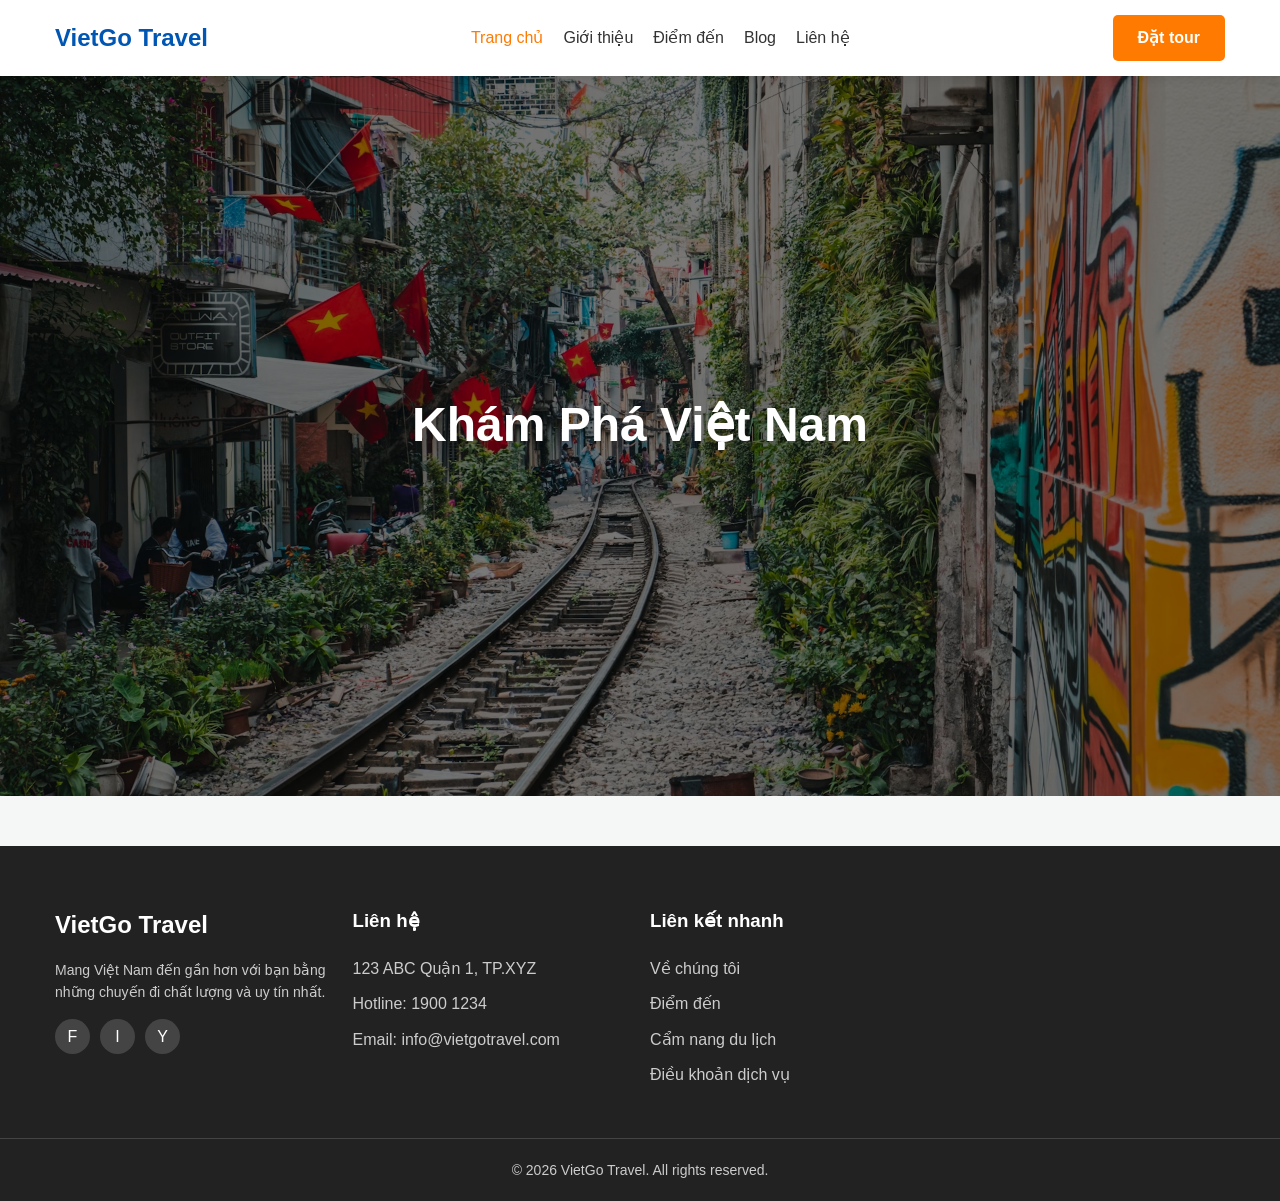
==== about.html @ 33acfa96 "khung" ====
<!DOCTYPE html>
<html lang="en">

<head>
    <meta charset="UTF-8">
    <meta name="viewport" content="width=device-width, initial-scale=1.0">
    <title>about</title>
    <link rel="stylesheet" href="css/app.css" />
    <link rel="stylesheet" href="css/index.css" />
</head>

<body>
    <header class="header">
        <div class="container">
            <a href="index.html" class="logo">VietGo Travel</a>
            <nav class="nav">
                <a href="index.html" class="active">Trang chủ</a>
                <a href="about.html">Giới thiệu</a>
                <a href="destinations.html">Điểm đến</a>
                <a href="blog.html">Blog</a>
                <a href="contact.html">Liên hệ</a>
            </nav>
            <a href="#" class="btn btn-primary">Đặt tour</a>
        </div>
    </header>
    <section class="banner">
        <div class="container content">
            <h1>Khám Phá Việt Nam</h1>

        </div>

    </section>
    <footer class="footer">
        <div class="container grid-4">
            <div>
                <a href="#" class="logo" style="color: white;">VietGo Travel</a>
                <p style="margin-top: 15px; font-size: 14px;">Mang Việt Nam đến gần hơn với bạn bằng những chuyến đi
                    chất lượng và uy tín nhất.</p>
                <div class="social-links">
                    <a href="#">F</a> <a href="#">I</a> <a href="#">Y</a>
                </div>
            </div>
            <div>
                <h3>Liên hệ</h3>
                <ul>
                    <li>123 ABC Quận 1, TP.XYZ</li>
                    <li>Hotline: 1900 1234</li>
                    <li>Email: info@vietgotravel.com</li>
                </ul>
            </div>
            <div>
                <h3>Liên kết nhanh</h3>
                <ul>
                    <li><a href="about.html">Về chúng tôi</a></li>
                    <li><a href="destinations.html">Điểm đến</a></li>
                    <li><a href="blog.html">Cẩm nang du lịch</a></li>
                    <li><a href="#">Điều khoản dịch vụ</a></li>
                </ul>
            </div>

        </div>
        <div class="copyright">
            <p>&copy; 2026 VietGo Travel. All rights reserved.</p>
        </div>
    </footer>
</body>

</html>
---- css/app.css ----
/* common.css - Cấu hình chung và layout toàn cục */
* {
    margin: 0;
    padding: 0;
    box-sizing: border-box;
    font-family: Arial, Helvetica, sans-serif;
}

:root {
    --primary-color: #0056b3;
    --accent-color: #ff7a00;
    --text-color: #333;
    --text-light: #666;
    --bg-light: #f4f7f6;
    --white: #ffffff;
}

body {
    line-height: 1.6;
    color: var(--text-color);
    background-color: var(--bg-light);
}

a {
    text-decoration: none;
    color: inherit;
    transition: 0.3s;
}

ul {
    list-style: none;
}

img {
    max-width: 100%;
    display: block;
}

.container {
    max-width: 1200px;
    margin: 0 auto;
    padding: 0 15px;
}

.text-center {
    text-align: center;
}

.section-title {
    font-size: 32px;
    color: var(--primary-color);
    margin-bottom: 10px;
    text-align: center;
}

.section-desc {
    text-align: center;
    color: var(--text-light);
    margin-bottom: 40px;
}

.btn {
    display: inline-block;
    padding: 10px 25px;
    border-radius: 5px;
    cursor: pointer;
    border: none;
    font-weight: bold;
    transition: 0.3s;
}

.btn-primary {
    background-color: var(--accent-color);
    color: var(--white);
}

.btn-primary:hover {
    background-color: #e66a00;
}

.btn-outline {
    border: 1px solid var(--primary-color);
    color: var(--primary-color);
    background: transparent;
}

.btn-outline:hover {
    background: var(--primary-color);
    color: var(--white);
}

/* Header */
.header {
    background: var(--white);
    box-shadow: 0 2px 10px rgba(0, 0, 0, 0.1);
    position: sticky;
    top: 0;
    z-index: 100;
    padding: 15px 0;
}

.header .container {
    display: flex;
    justify-content: space-between;
    align-items: center;
}

.logo {
    font-size: 24px;
    font-weight: bold;
    color: var(--primary-color);
}

.nav {
    display: flex;
    gap: 20px;
}

.nav a {
    font-weight: 500;
}

.nav a:hover,
.nav a.active {
    color: var(--accent-color);
}

/* Banners (Trang con) */
.page-banner {
    height: 300px;
    background-size: cover;
    background-position: center;
    position: relative;
    display: flex;
    align-items: center;
    justify-content: center;
    text-align: center;
    color: var(--white);
}

.page-banner::before {
    content: '';
    position: absolute;
    inset: 0;
    background: rgba(0, 0, 0, 0.5);
}

.page-banner-content {
    position: relative;
    z-index: 1;
}

.page-banner-content h1 {
    font-size: 40px;
}

/* Grid Layouts & Utils */
.grid-3 {
    display: grid;
    grid-template-columns: repeat(3, 1fr);
    gap: 30px;
}

.grid-4 {
    display: grid;
    grid-template-columns: repeat(4, 1fr);
    gap: 20px;
}

.grid-2 {
    display: grid;
    grid-template-columns: 1fr 1fr;
    gap: 40px;
}

.py-5 {
    padding: 60px 0;
}

.bg-white {
    background: var(--white);
}

.bg-light {
    background: var(--bg-light);
}

/* Cards */
.card {
    background: var(--white);
    border-radius: 8px;
    overflow: hidden;
    box-shadow: 0 5px 15px rgba(0, 0, 0, 0.05);
    transition: 0.3s;
    position: relative;
}

.card:hover {
    transform: translateY(-5px);
    box-shadow: 0 8px 20px rgba(0, 0, 0, 0.1);
}

.card-img {
    height: 200px;
    overflow: hidden;
    position: relative;
}

.card-img img {
    width: 100%;
    height: 100%;
    object-fit: cover;
}

.card-badge {
    position: absolute;
    top: 10px;
    left: 10px;
    background: var(--accent-color);
    color: var(--white);
    padding: 4px 10px;
    font-size: 12px;
    border-radius: 4px;
    font-weight: bold;
    z-index: 2;
}

.card-body {
    padding: 20px;
}

.card-title {
    font-size: 18px;
    margin-bottom: 10px;
    color: var(--primary-color);
}

.card-text {
    font-size: 14px;
    color: var(--text-light);
    margin-bottom: 15px;
}

.card-footer {
    display: flex;
    justify-content: space-between;
    align-items: center;
    border-top: 1px solid #eee;
    padding-top: 15px;
}

.price {
    font-weight: bold;
    color: var(--accent-color);
    font-size: 18px;
}

/* Dùng chung cho Destinations & Blog */
.pagination {
    display: flex;
    justify-content: center;
    gap: 10px;
    margin-top: 40px;
}

.pagination a {
    padding: 8px 15px;
    background: var(--white);
    border: 1px solid #ddd;
    border-radius: 4px;
}

.pagination a.active,
.pagination a:hover {
    background: var(--primary-color);
    color: var(--white);
}

.category-bar {
    display: flex;
    gap: 15px;
    margin-bottom: 30px;
    justify-content: center;
}

.category-bar a {
    padding: 8px 20px;
    background: var(--white);
    border-radius: 20px;
    font-size: 14px;
    border: 1px solid #ddd;
}

.category-bar a.active,
.category-bar a:hover {
    background: var(--primary-color);
    color: var(--white);
    border-color: var(--primary-color);
}

/* Footer */
.footer {
    background: #222;
    color: #ccc;
    padding: 60px 0 20px;
    margin-top: 50px;
}

.footer .grid-4 h3 {
    color: var(--white);
    margin-bottom: 20px;
}

.footer ul li {
    margin-bottom: 10px;
}

.footer ul li a:hover {
    color: var(--accent-color);
}

.social-links {
    display: flex;
    gap: 10px;
    margin-top: 15px;
}

.social-links a {
    display: inline-block;
    width: 35px;
    height: 35px;
    background: #444;
    border-radius: 50%;
    text-align: center;
    line-height: 35px;
    color: var(--white);
}

.social-links a:hover {
    background: var(--accent-color);
}

.copyright {
    text-align: center;
    padding-top: 20px;
    border-top: 1px solid #444;
    margin-top: 40px;
    font-size: 14px;
}
---- css/index.css ----
/* home.css - Dành riêng cho trang chủ */
.banner {
    height: 80vh;
    background: url('/imgs/banner.avif') center/cover;
    position: relative;
    display: flex;
    align-items: center;
    justify-content: center;
    text-align: center;
    color: var(--white);
}

.banner::before {
    content: '';
    position: absolute;
    inset: 0;
    background: rgba(0, 0, 0, 0.5);
}

.content {
    position: relative;
    z-index: 1;
    max-width: 800px;
}

.content h1 {
    font-size: 48px;
    margin-bottom: 20px;
}

.content p {
    font-size: 20px;
    margin-bottom: 30px;
}

/* Search Box */
.search-box {
    background: var(--white);
    padding: 10px;
    border-radius: 8px;
    display: flex;
    gap: 10px;
}

.search-box input {
    flex: 1;
    padding: 12px;
    border: 1px solid #ddd;
    border-radius: 4px;
    outline: none;
}

.search-box button {
    padding: 12px 30px;
}
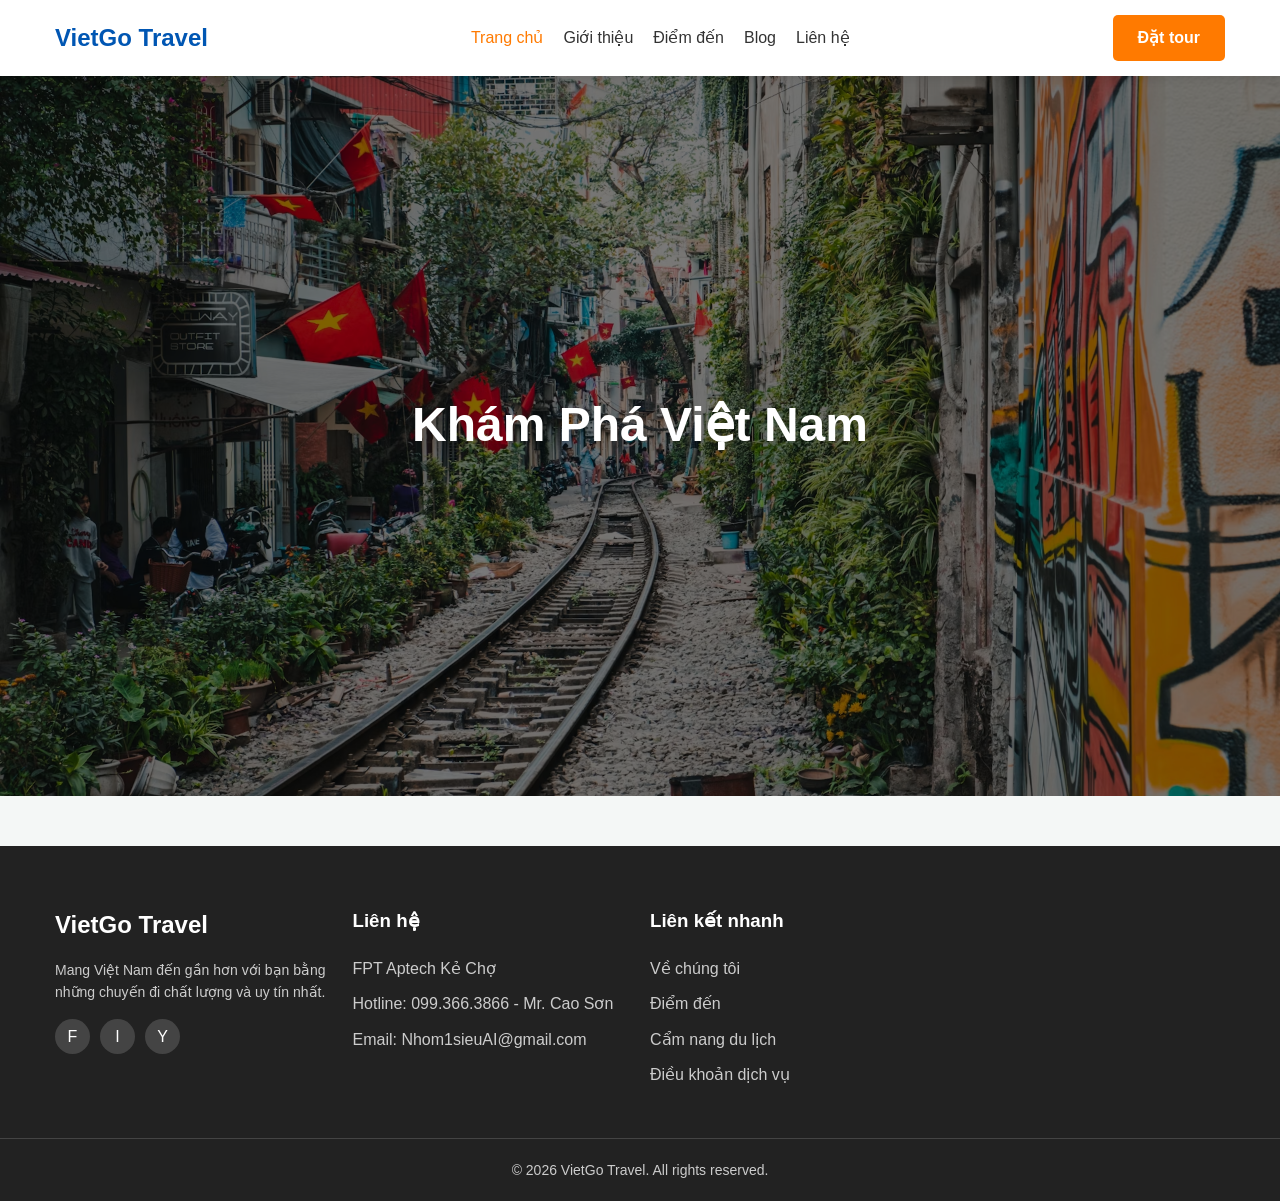
==== commit 83f1830b: "Son commit 2" ====
--- a/about.html
+++ b/about.html
@@ -43,9 +43,9 @@
             <div>
                 <h3>Liên hệ</h3>
                 <ul>
-                    <li>123 ABC Quận 1, TP.XYZ</li>
-                    <li>Hotline: 1900 1234</li>
-                    <li>Email: info@vietgotravel.com</li>
+                    <li>FPT Aptech Kẻ Chợ</li>
+                    <li>Hotline: 099.366.3866 - Mr. Cao Sơn</li>
+                    <li>Email: Nhom1sieuAI@gmail.com</li>
                 </ul>
             </div>
             <div>
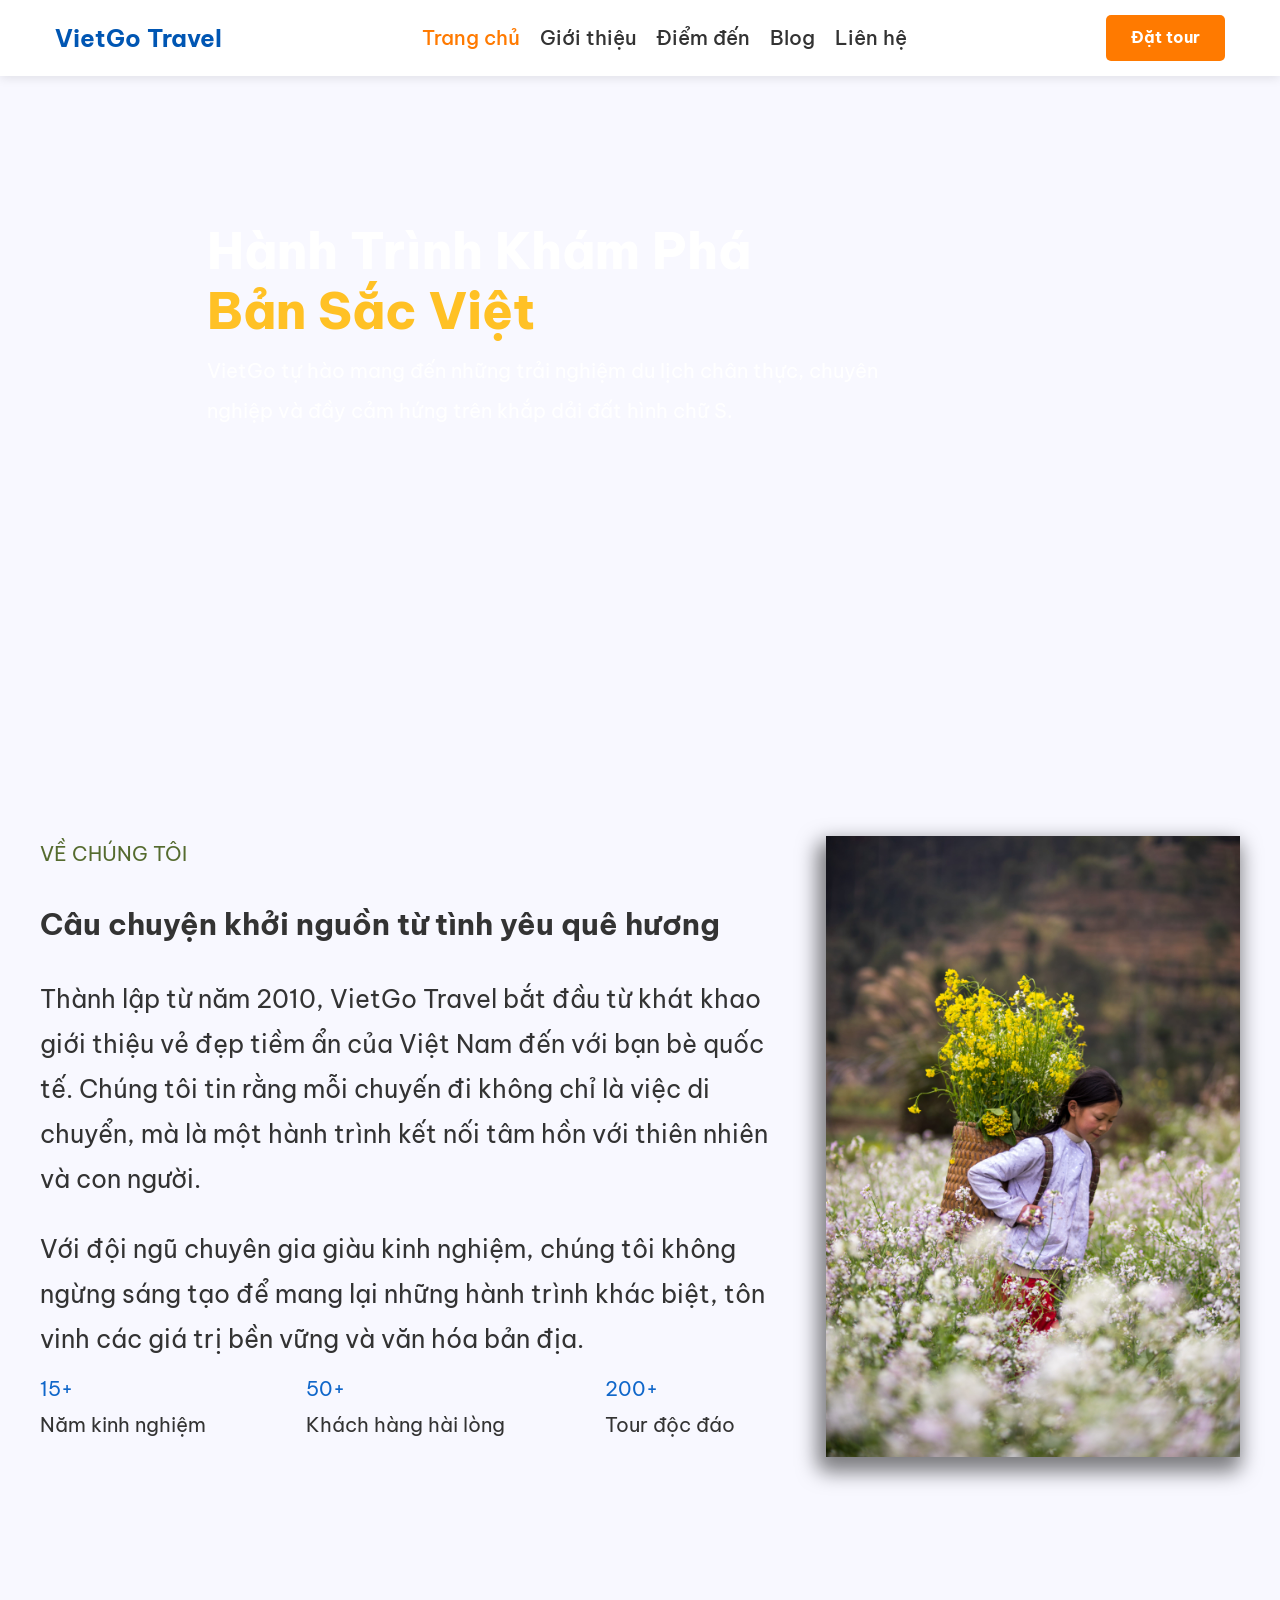
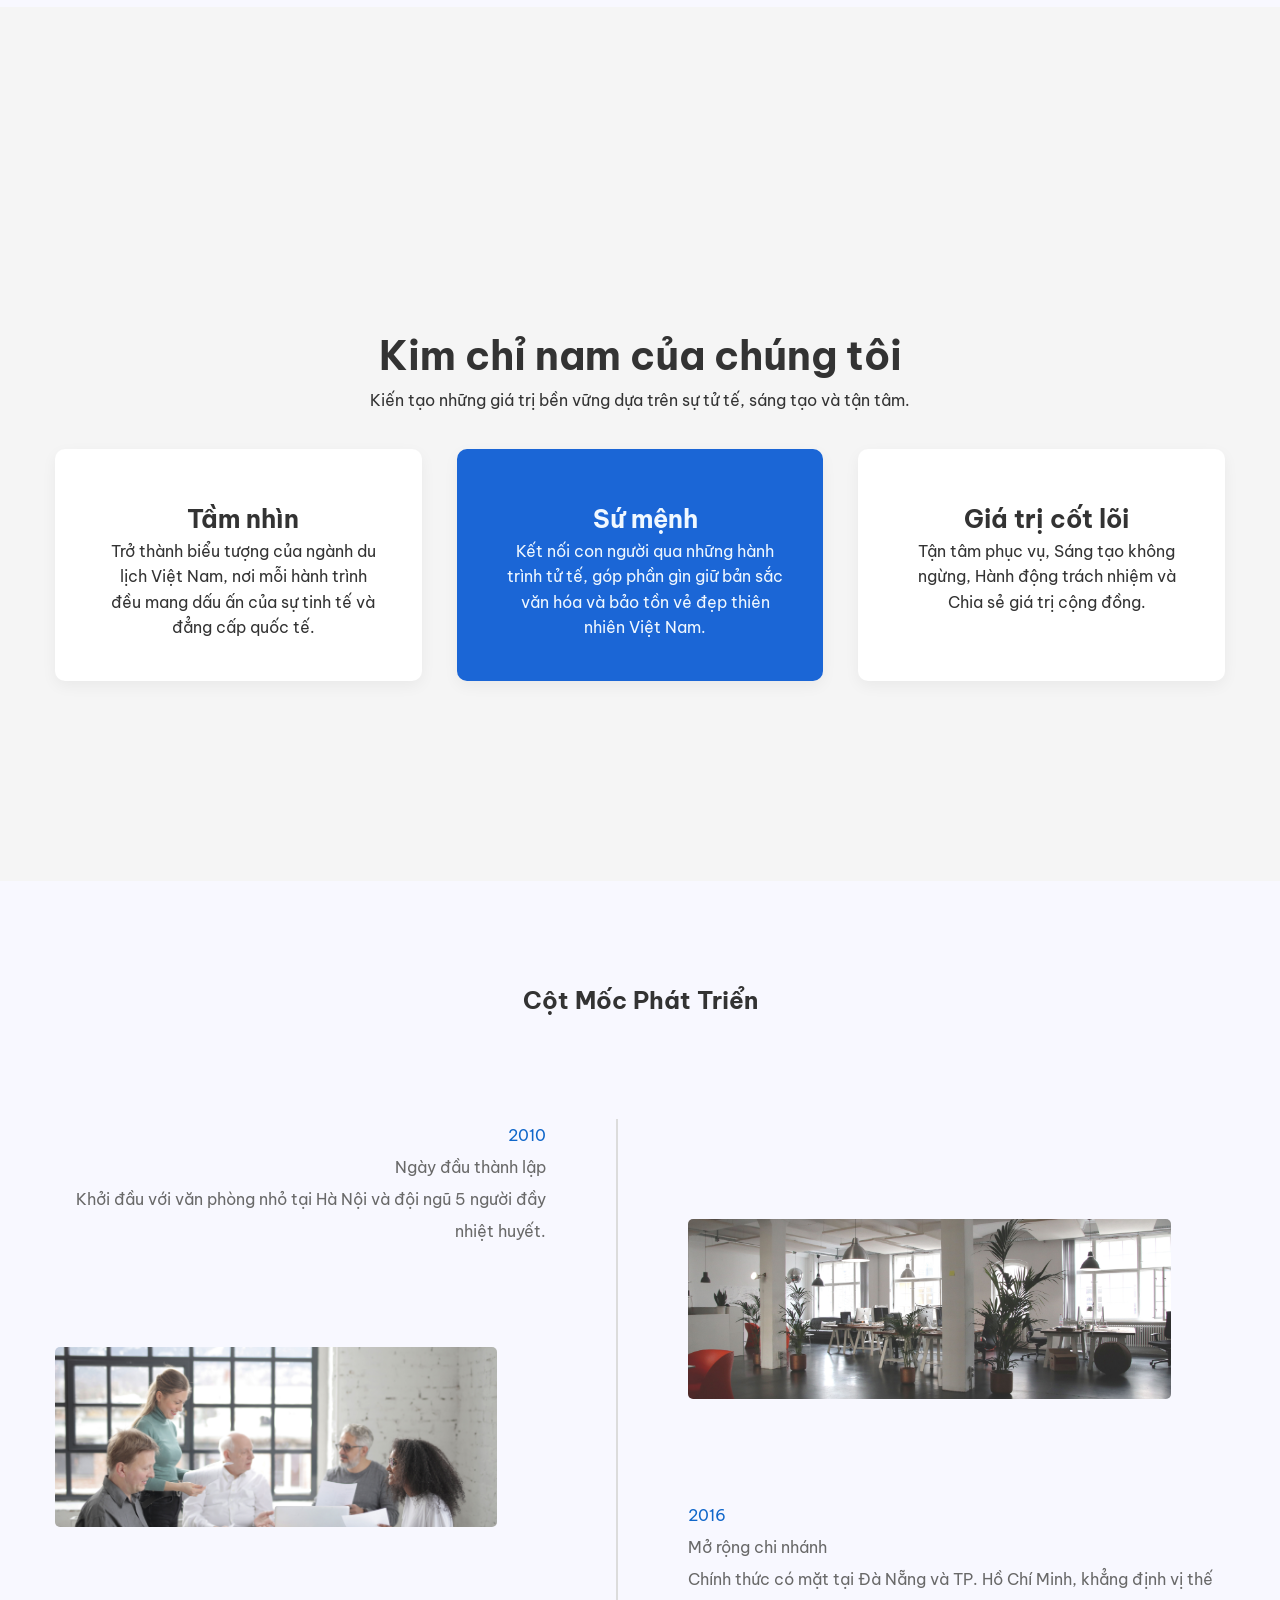
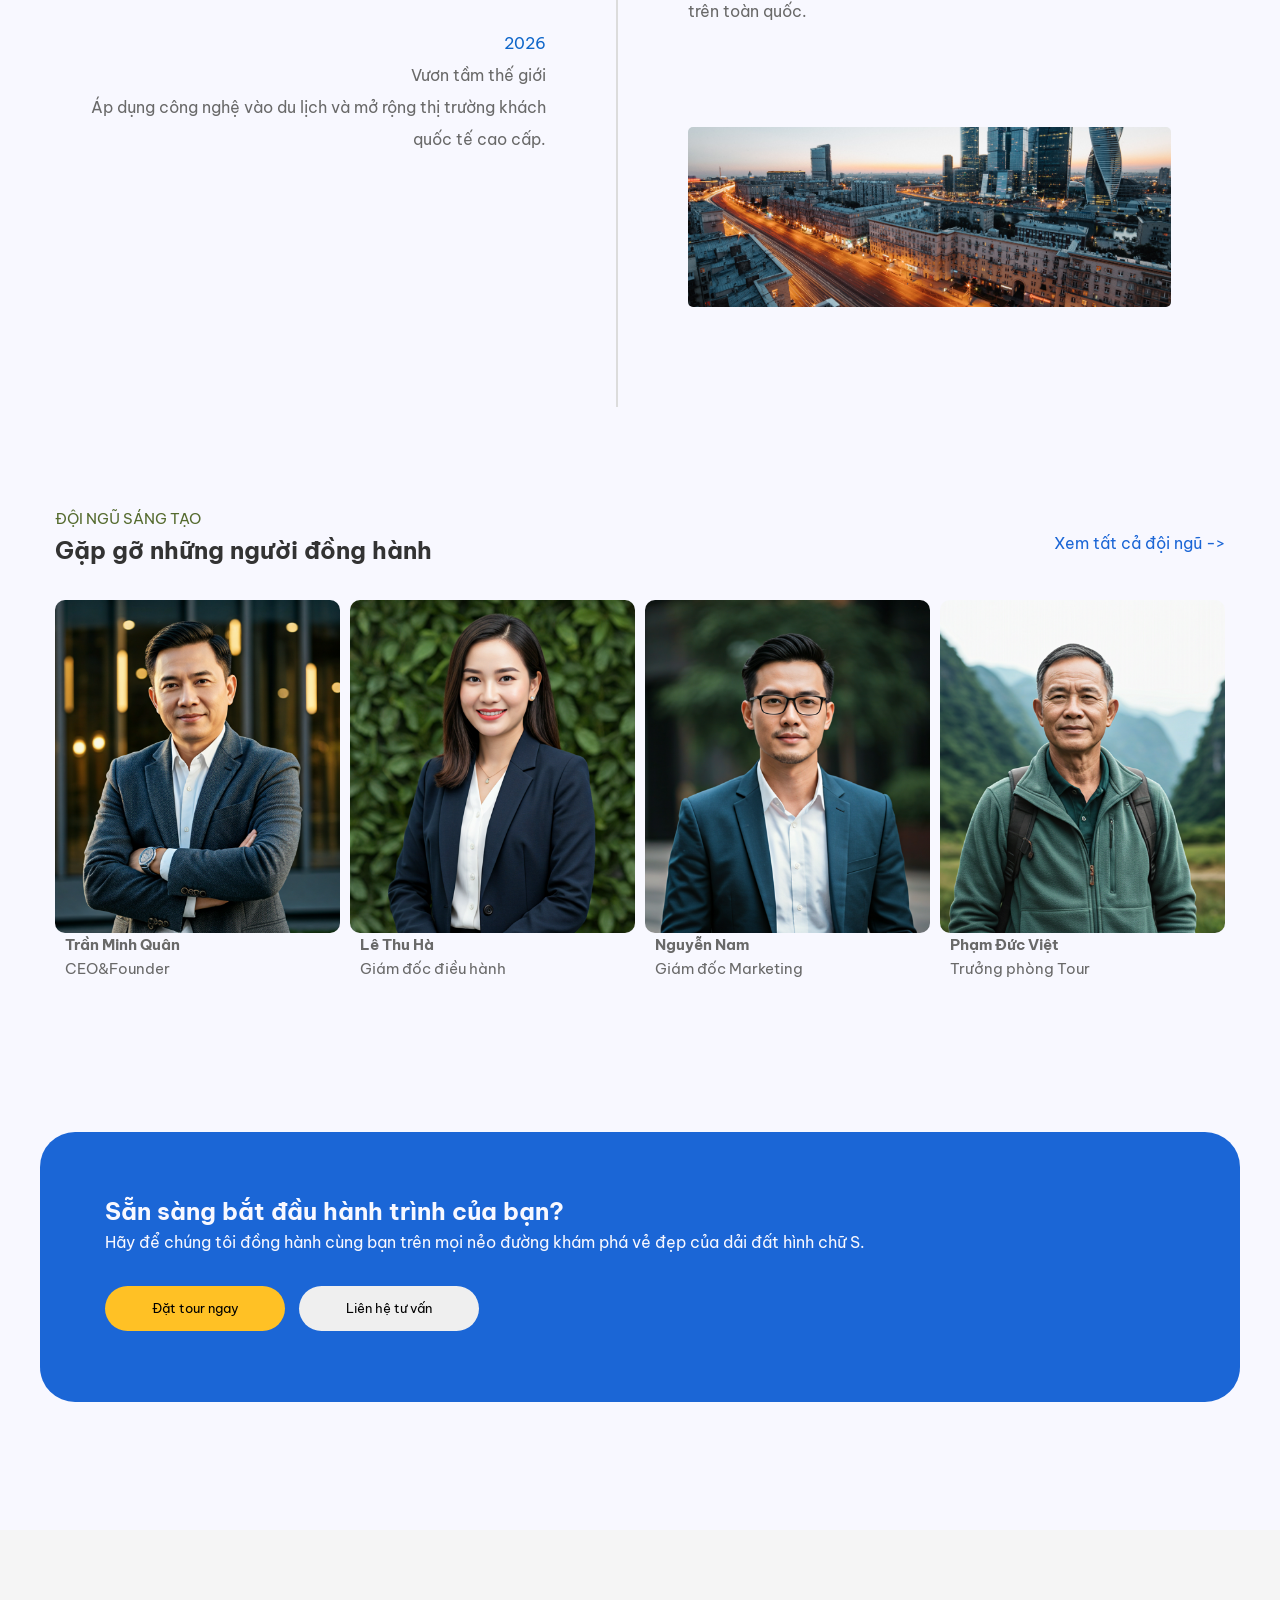
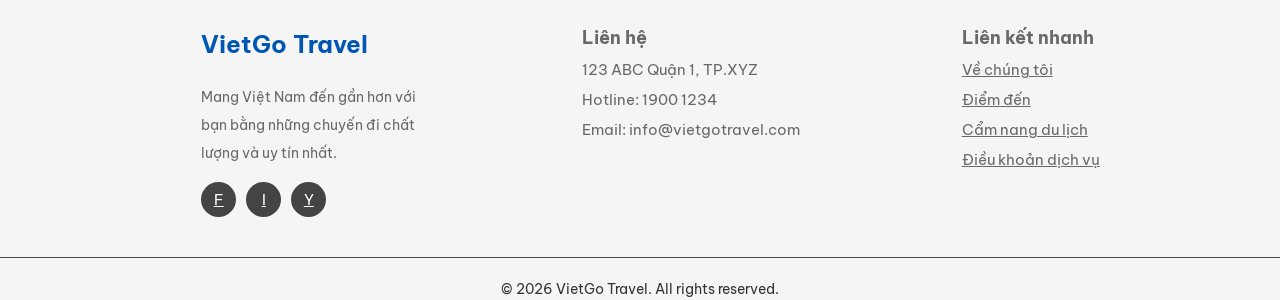
==== commit e601ae72: "update_about" ====
--- a/about.html
+++ b/about.html
@@ -5,8 +5,9 @@
     <meta charset="UTF-8">
     <meta name="viewport" content="width=device-width, initial-scale=1.0">
     <title>about</title>
+    <link href="https://fonts.googleapis.com/css2?family=Be+Vietnam+Pro:wght@400;700&display=swap" rel="stylesheet">
     <link rel="stylesheet" href="css/app.css" />
-    <link rel="stylesheet" href="css/index.css" />
+    <link rel="stylesheet" href="./css/about.css">
 </head>
 
 <body>
@@ -25,13 +26,175 @@
     </header>
     <section class="banner">
         <div class="container content">
-            <h1>Khám Phá Việt Nam</h1>
-
-        </div>
-
+            <h1>Hành Trình Khám Phá</h1>
+            <h1 style="color: #FFC125;">Bản Sắc Việt</h1>
+            <p>VietGo tự hào mang đến những trải nghiệm du lịch chân thực, chuyên nghiệp và đầy cảm hứng trên khắp dải đất hình chữ S.</p>
+        </div>
     </section>
-    <footer class="footer">
-        <div class="container grid-4">
+<section>
+<div class="container" style="padding:150px 0px 150px;">
+    <div class="Introduce">
+    <div class="about-us">
+        <p style="color: darkolivegreen;font-size: 20px;">VỀ CHÚNG TÔI</p>
+        <br>
+        <p style="font-size: 30px;"><strong>Câu chuyện khởi nguồn từ tình yêu quê hương</strong></p>
+        <br>
+        <p style="font-size: 25px;">Thành lập từ năm 2010, VietGo Travel bắt đầu từ khát khao giới thiệu vẻ đẹp tiềm ẩn của Việt Nam đến với bạn bè quốc tế. Chúng tôi tin rằng mỗi chuyến đi không chỉ là việc di chuyển, mà là một hành trình kết nối tâm hồn với thiên nhiên và con người.</p><br>
+        <p style="font-size: 25px;">Với đội ngũ chuyên gia giàu kinh nghiệm, chúng tôi không ngừng sáng tạo để mang lại những hành trình khác biệt, tôn vinh các giá trị bền vững và văn hóa bản địa.</p>
+        <div class="parameter">
+            <div class="parameter-1">
+                <p class="pr">15+</p>
+                <p>Năm kinh nghiệm</p>
+            </div>
+            <div class="parameter-2">
+                <p class="pr">50+</p>
+                <p>Khách hàng hài lòng</p>
+            </div>
+            <div class="parameter-3">
+                <p class="pr">200+</p>
+                <p>Tour độc đáo</p>
+            </div>
+        </div>
+    </div>
+
+    <div class="img-us">
+        <img src="./imgs/intro.jpg" alt="">
+    </div>
+</div>
+</div>
+</section>
+<section style="background-color: #F5F5F5;padding:200px 0px 200px;">
+    <div class="container">
+        <div class="core">
+            <h2 style="text-align: center;font-size: 40px;">Kim chỉ nam của chúng tôi</h2>
+            <p style="text-align: center;">Kiến tạo những giá trị bền vững dựa trên sự tử tế, sáng tạo và tận tâm.</p>
+            <div class="core-content">
+            <div class="card">
+                <div class="card-body">
+                    <h5>Tầm nhìn</h5>
+                    <p>Trở thành biểu tượng của ngành du lịch Việt Nam, nơi mỗi hành trình đều mang dấu ấn của sự tinh tế và đẳng cấp quốc tế.</p>
+                </div>
+            </div>
+            <div class="card" style="background-color: #1b66d6;color: aliceblue;">
+                <div class="card-body" >
+                    <h5>Sứ mệnh </h5>
+                    <p>Kết nối con người qua những hành trình tử tế, góp phần gìn giữ bản sắc văn hóa và bảo tồn vẻ đẹp thiên nhiên Việt Nam.</p>
+                </div>
+            </div>
+            <div class="card">
+                <div class="card-body">
+                    <h5>Giá trị cốt lõi</h5>
+                    <p>Tận tâm phục vụ, Sáng tạo không ngừng, Hành động trách nhiệm và Chia sẻ giá trị cộng đồng.</p>
+                </div>
+            </div>
+        </div>
+        </div>
+    </div>
+</section>
+<section>
+    <div class="container">
+        <div class="landmark">
+            <h1 style="text-align: center;">Cột Mốc Phát Triển</h1>
+            <div class="landmark-content">
+                <div class="landmark-item1">
+                    <div class="p-content">
+                    <p class="pr">2010</p>
+                    <p>Ngày đầu thành lập</p>
+                    <p>Khởi đầu với văn phòng nhỏ tại Hà Nội và đội ngũ 5 người đầy nhiệt huyết.</p>
+                    </div>
+                    <div class="p-img">
+                        <img src="./imgs/first_ets.jpg" alt="">
+                    </div>
+                    <div class="p-content">
+                    <p class="pr">2026</p>
+                    <p>Vươn tầm thế giới</p>
+                    <p>Áp dụng công nghệ vào du lịch và mở rộng thị trường khách quốc tế cao cấp.</p>
+                    </div>
+                </div>
+                <div style="border: 1px solid #DCDCDC;"></div>
+               <div class="landmark-item">
+                <div class="r-img">
+                        <img  src="./imgs/pic_left.jpg" alt="">
+                    </div>
+                    <div class="p-content">
+                    <p class="pr">2016</p>
+                    <p>Mở rộng chi nhánh</p>
+                     <p>Chính thức có mặt tại Đà Nẵng và TP. Hồ Chí Minh, khẳng định vị thế trên toàn quốc.</p>
+                    </div>
+                    <div class="r-img">
+                        <img src="./imgs/pic_right.jpg" alt="">
+                    </div>
+               </div>
+            </div>
+        </div>
+    </div>
+</section>
+
+<section>
+    <div class="container">
+    <p style="color: darkolivegreen;font-size: 15px;">ĐỘI NGŨ SÁNG TẠO</p>
+    <div class="line-1">
+         <h1>Gặp gỡ những người đồng hành</h1>
+         <p style="color: #1b66d6;">Xem tất cả đội ngũ -></p>
+    </div>
+       
+        <div class="team">          
+                <div class="member">
+                    <img src="./imgs/pr-1.png" alt="">
+                   <p><strong>Trần Minh Quân</strong></p>
+                    <p>CEO&Founder</p>
+                </div>
+                <div class="member">
+                    <img src="./imgs/pr-2.png" alt="">
+                  <p> <strong>Lê Thu Hà</strong></p>
+                    <p>Giám đốc điều hành</p>
+                </div>
+                <div class="member">
+                    <img src="./imgs/pr-3.png" alt="">
+                    <p> <strong>Nguyễn Nam</strong></p>
+                    <p>Giám đốc Marketing</p>
+                </div>
+                <div class="member">
+                    <img src="./imgs/pr-4.png" alt="">
+                    <p> <strong>Phạm Đức Việt</strong></p>
+                    <p>Trưởng phòng Tour</p>
+                </div>
+        </div>
+    </div>
+</section>
+
+<section>
+    <div class="container form">
+        <div class="ready-form">
+            <div class="ready-content">
+                <h1>Sẵn sàng bắt đầu hành trình của bạn?</h1>
+                <p>Hãy để chúng tôi đồng hành cùng bạn trên mọi nẻo đường khám phá vẻ đẹp của dải đất hình chữ S.</p>
+                <div class="confirm"> 
+                    <button style="background-color: #FFC125;">Đặt tour ngay</button>
+                    <button>Liên hệ tư vấn</button>
+                </div>
+            </div>
+        </div>
+    </div>
+</section>
+
+
+
+
+
+
+
+
+
+
+
+
+
+
+
+
+    <!-- <footer class="footer">
+        <div class="container grid-4 ">
             <div>
                 <a href="#" class="logo" style="color: white;">VietGo Travel</a>
                 <p style="margin-top: 15px; font-size: 14px;">Mang Việt Nam đến gần hơn với bạn bằng những chuyến đi
@@ -43,9 +206,9 @@
             <div>
                 <h3>Liên hệ</h3>
                 <ul>
-                    <li>FPT Aptech Kẻ Chợ</li>
-                    <li>Hotline: 099.366.3866 - Mr. Cao Sơn</li>
-                    <li>Email: Nhom1sieuAI@gmail.com</li>
+                    <li>123 ABC Quận 1, TP.XYZ</li>
+                    <li>Hotline: 1900 1234</li>
+                    <li>Email: info@vietgotravel.com</li>
                 </ul>
             </div>
             <div>
@@ -57,11 +220,45 @@
                     <li><a href="#">Điều khoản dịch vụ</a></li>
                 </ul>
             </div>
-
         </div>
         <div class="copyright">
             <p>&copy; 2026 VietGo Travel. All rights reserved.</p>
         </div>
+    </footer> -->
+    <footer>
+        <div class="container">
+            <div class="footer-content">
+                <div class="footer-item">
+                <p href="#" class="logo" style="color: var(--primary-color);">VietGo Travel</p>
+                <p style="margin-top: 15px; font-size: 14px;">Mang Việt Nam đến gần hơn với bạn bằng những chuyến đi
+                    chất lượng và uy tín nhất.</p>
+                <div class="social-links">
+                    <a href="#">F</a> <a href="#">I</a> <a href="#">Y</a>
+                </div>
+                </div>
+                <div class="footer-item">
+                <h3>Liên hệ</h3>
+                <ul>
+                    <li>123 ABC Quận 1, TP.XYZ</li>
+                    <li>Hotline: 1900 1234</li>
+                    <li>Email: info@vietgotravel.com</li>
+                </ul>
+                </div>
+                <div class="footer-item">
+                    <h3>Liên kết nhanh</h3>
+                <ul>
+                    <li><a href="about.html">Về chúng tôi</a></li>
+                    <li><a href="destinations.html">Điểm đến</a></li>
+                    <li><a href="blog.html">Cẩm nang du lịch</a></li>
+                    <li><a href="#">Điều khoản dịch vụ</a></li>
+                </ul>
+                </div>
+                
+            </div>
+        </div>
+         <div class="copyright">
+            <p>&copy; 2026 VietGo Travel. All rights reserved.</p>
+        </div>
     </footer>
 </body>
 
--- a/css/app.css
+++ b/css/app.css
@@ -118,6 +118,7 @@
 
 .nav a {
     font-weight: 500;
+    font-size: 20px;
 }
 
 .nav a:hover,
--- a/css/about.css
+++ b/css/about.css
@@ -0,0 +1,204 @@
+/* home.css - Dành riêng cho trang chủ */
+*{
+    font-family: 'Be Vietnam Pro', sans-serif;
+   
+}
+
+body{
+     background-color: #F8F8FF;
+}
+.banner {
+    height: 60vh;
+    background: url('/imgs/banner4.jpg') center/cover;
+    display: flex;
+    align-items: center;
+    color: white
+}
+
+.banner .content {
+    margin-left: 15%;  
+}
+.content {
+    /* z-index: 0; */
+    line-height: 40px;
+    width: 90%;
+}
+
+.content h1 {
+    font-size: 50px;
+    margin-bottom: 20px;
+    font-weight: 800;
+   
+}
+
+.content p {
+    font-size: 20px;
+    margin-bottom: 30px;
+     width: 70%;
+}
+.Introduce{
+    display: flex;
+    margin-top: 70px;
+    gap: 40px;
+}
+.about-us{
+    width: 90%;
+}
+.img-us{
+    width: 50%;
+    border-radius: 5px;
+    box-shadow: -4px 10px 20px 5px rgba(0, 0, 0, 0.5);
+
+}
+.title{
+    font-weight: bold;
+
+}
+.Introduce p{
+    line-height: 1.8;
+}
+.parameter{
+    display: flex;
+    gap: 100px;
+    margin-top: 9px;
+}
+.pr{
+    color: rgb(16, 103, 202);
+
+}
+.parameter p{
+  font-size: 20px;
+}
+.core{
+    margin-top: 10%;
+}
+.core-content{
+    display: flex;
+    gap: 3%;
+    margin-top: 3%;
+}
+.card-body h5{
+    text-align:center ;
+    
+}
+.card{
+    width:60%;
+    border-radius: 10px;
+    
+}
+.card-body h5{
+    font-size: 25px;
+}
+.card-body p{
+    text-align: center;
+
+}
+.card-body{
+    /* padding:80px 20px 80px 20px; */
+    margin: 30px 20px 20px 30px;
+}
+/* .core{
+    background-color: #F5F5F5;
+} */
+.landmark-content{
+    display: flex ;
+   padding: 100px 0px 100px 0px;
+}
+
+.landmark-item1{
+    text-align: right;
+    padding-right: 6%;
+}
+.landmark-item1 img{
+    width: 90%;
+    height: 20vh;
+    object-fit: cover;
+    border-radius: 5px;
+    margin: 100px 0px 100px 0px;
+}
+.landmark{
+    margin-top: 100px;
+}
+.landmark-item{
+   
+    padding-left: 6%;
+}
+.p-content{
+    line-height: 2;
+    /* font-size: 18px; */
+    color: #696969;
+}
+.r-img img{
+    width: 90%;
+    height: 20vh;
+    object-fit: cover;
+    border-radius: 5px;
+    margin: 100px 0px 100px 0px;
+}
+.team{
+    display: flex;
+    gap: 10px;
+    margin-top: 30px;
+}
+.member p{
+    text-align: left;
+    padding-left: 10px;
+    color: #696969;
+    font-size: 15px;
+}
+.member img{
+    border-radius: 10px;
+    height: 100%;
+    object-fit: cover;
+}
+.line-1{
+    display: flex;
+    justify-content: space-between;
+}
+.container.form{
+ background-color:#1b66d6;
+ height: 30vh;
+ border-radius: 35px;
+ width: 140vh;
+}
+.ready-form{
+    margin-top: 17%;  
+    
+}
+.ready-content{
+color:#F8F8FF;
+padding: 60px 0px 20px 50px;
+}
+.ready-content .confirm button{
+    border-radius: 50px;
+    height: 5vh;
+    width: 20vh;
+    border: none;
+    margin-right: 10px;
+    margin-top: 30px;
+}
+
+
+/* footer */
+footer{
+    margin-top: 10%;
+    background-color:#F5F5F5;
+    padding:90px 0px 0px 0px ;
+}
+.footer-content{
+    display: flex;
+    justify-content:space-evenly;
+  color: #696969;
+    font-size: 15px;
+    line-height: 2.0;
+}
+.footer-item{
+    width: 30%;
+    padding-left: 10%;
+}
+.footer-item a{
+    text-decoration: underline;
+}
+.copyright{
+
+}
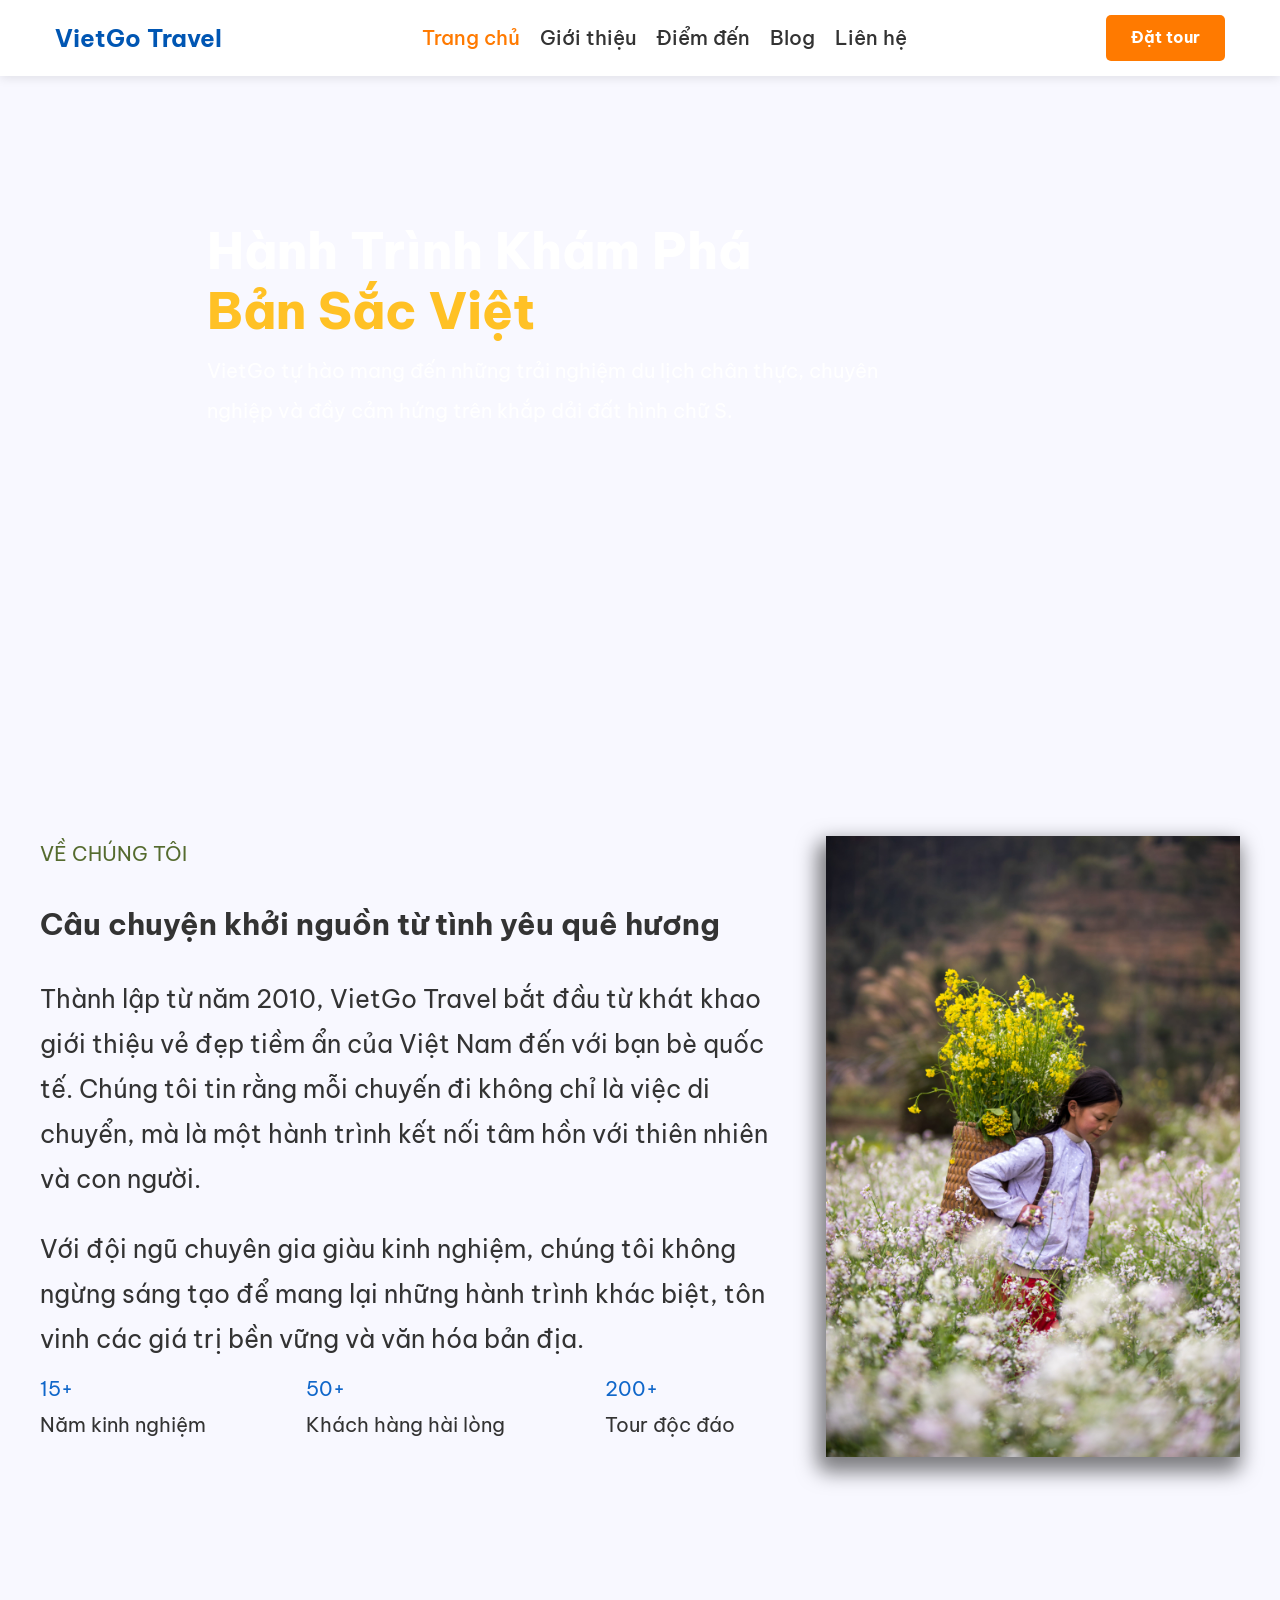
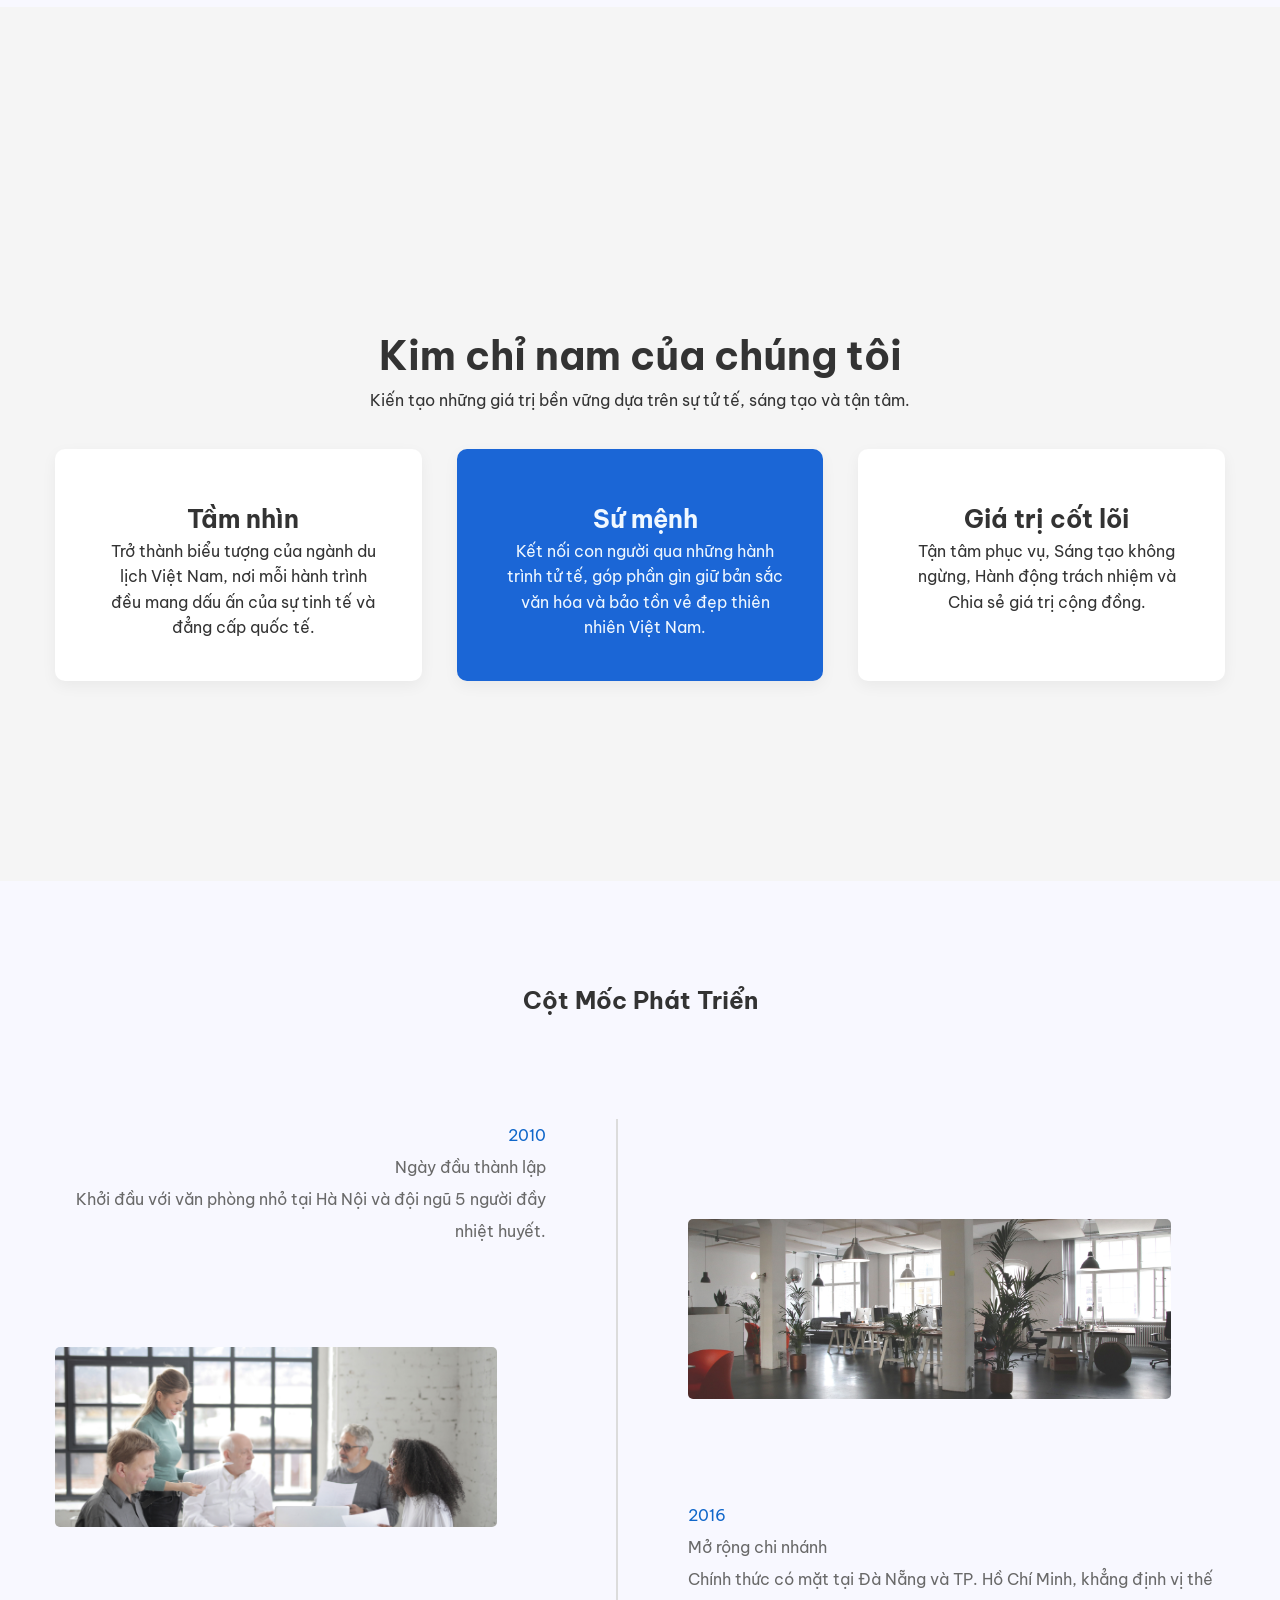
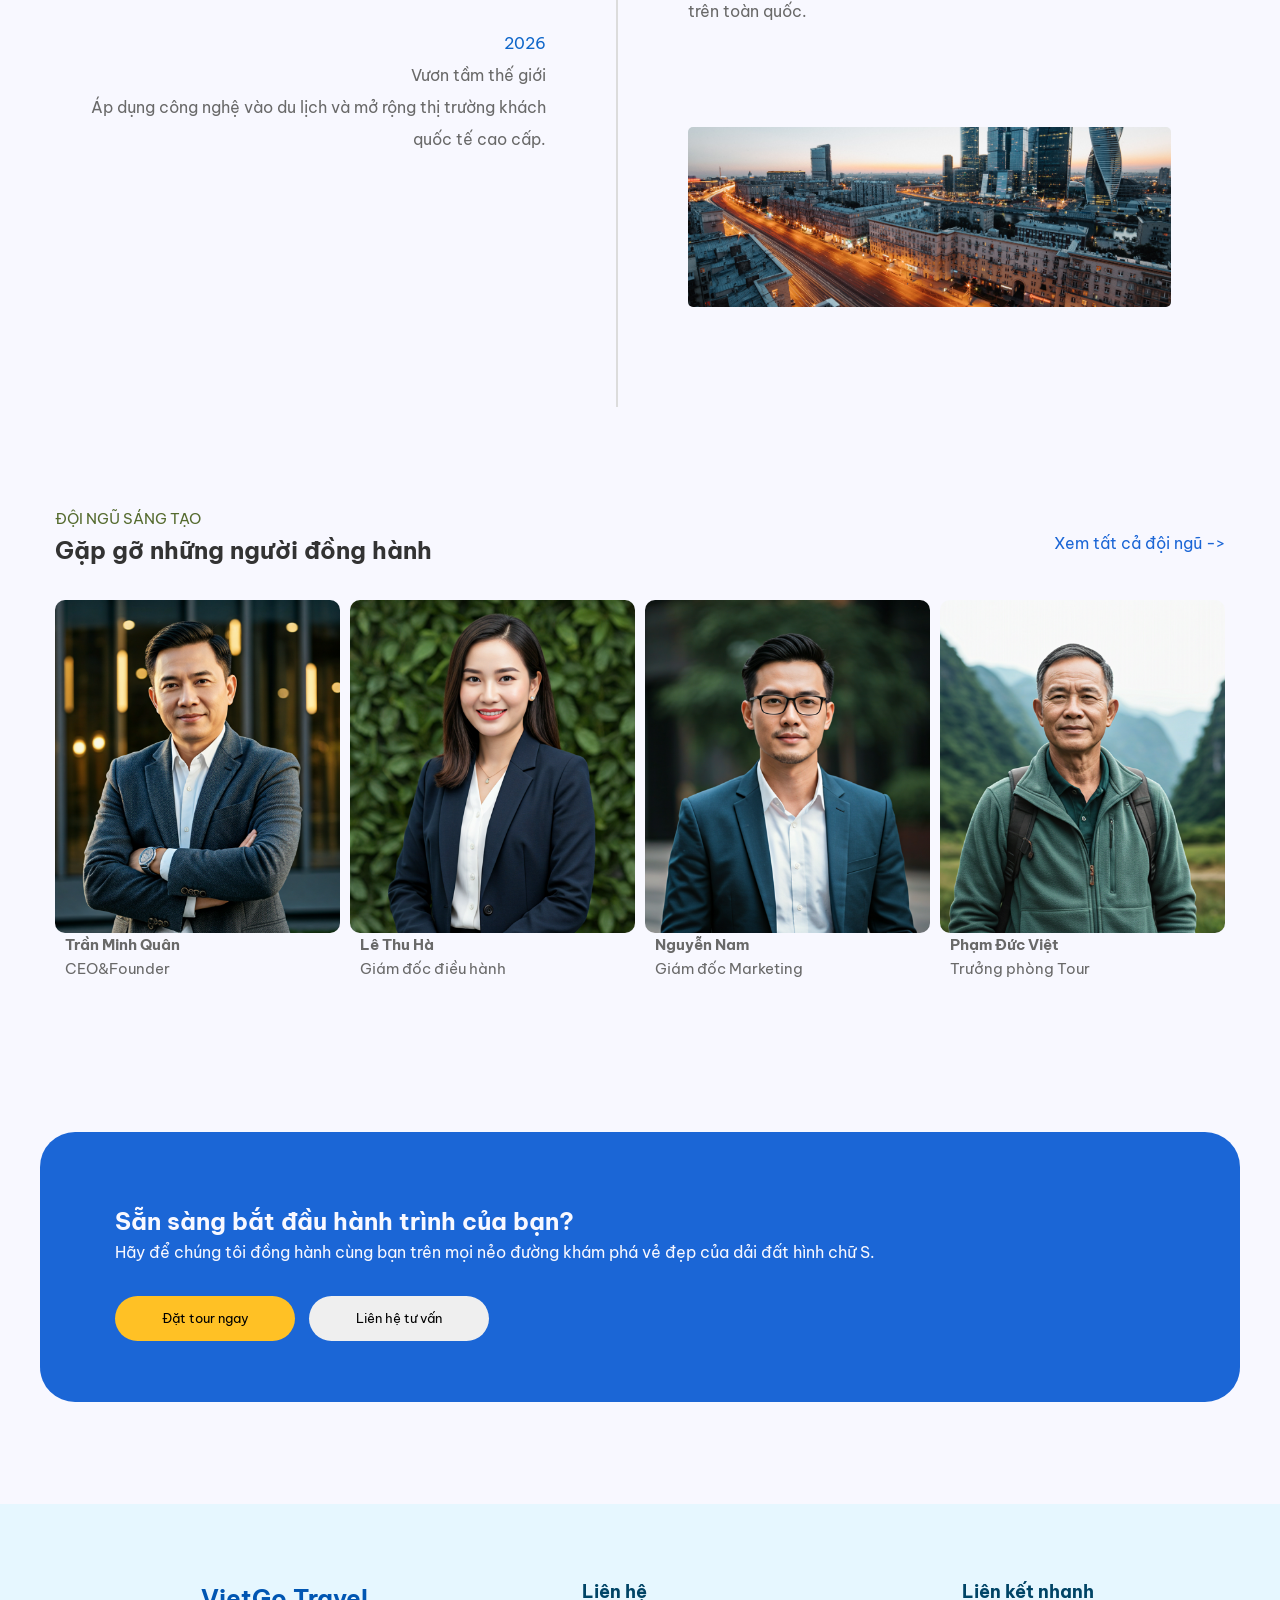
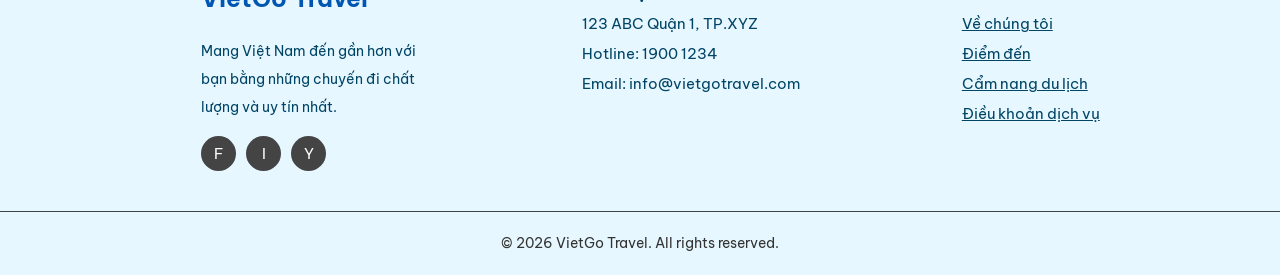
==== commit b5bbc221: "update_footer" ====
--- a/about.html
+++ b/about.html
@@ -8,6 +8,7 @@
     <link href="https://fonts.googleapis.com/css2?family=Be+Vietnam+Pro:wght@400;700&display=swap" rel="stylesheet">
     <link rel="stylesheet" href="css/app.css" />
     <link rel="stylesheet" href="./css/about.css">
+    <link rel="stylesheet" href="./css/footer.css">
 </head>
 
 <body>
@@ -57,7 +58,7 @@
         </div>
     </div>
 
-    <div class="img-us">
+    <div style="height:10%;" class="img-us">
         <img src="./imgs/intro.jpg" alt="">
     </div>
 </div>
@@ -163,7 +164,7 @@
     </div>
 </section>
 
-<section>
+<section style="margin-bottom: 8%;">
     <div class="container form">
         <div class="ready-form">
             <div class="ready-content">
@@ -178,53 +179,6 @@
     </div>
 </section>
 
-
-
-
-
-
-
-
-
-
-
-
-
-
-
-
-    <!-- <footer class="footer">
-        <div class="container grid-4 ">
-            <div>
-                <a href="#" class="logo" style="color: white;">VietGo Travel</a>
-                <p style="margin-top: 15px; font-size: 14px;">Mang Việt Nam đến gần hơn với bạn bằng những chuyến đi
-                    chất lượng và uy tín nhất.</p>
-                <div class="social-links">
-                    <a href="#">F</a> <a href="#">I</a> <a href="#">Y</a>
-                </div>
-            </div>
-            <div>
-                <h3>Liên hệ</h3>
-                <ul>
-                    <li>123 ABC Quận 1, TP.XYZ</li>
-                    <li>Hotline: 1900 1234</li>
-                    <li>Email: info@vietgotravel.com</li>
-                </ul>
-            </div>
-            <div>
-                <h3>Liên kết nhanh</h3>
-                <ul>
-                    <li><a href="about.html">Về chúng tôi</a></li>
-                    <li><a href="destinations.html">Điểm đến</a></li>
-                    <li><a href="blog.html">Cẩm nang du lịch</a></li>
-                    <li><a href="#">Điều khoản dịch vụ</a></li>
-                </ul>
-            </div>
-        </div>
-        <div class="copyright">
-            <p>&copy; 2026 VietGo Travel. All rights reserved.</p>
-        </div>
-    </footer> -->
     <footer>
         <div class="container">
             <div class="footer-content">
--- a/css/app.css
+++ b/css/app.css
@@ -300,7 +300,7 @@
 }
 
 /* Footer */
-.footer {
+/* .footer {
     background: #222;
     color: #ccc;
     padding: 60px 0 20px;
@@ -314,9 +314,9 @@
 
 .footer ul li {
     margin-bottom: 10px;
-}
-
-.footer ul li a:hover {
+} */
+
+/* .footer ul li a:hover {
     color: var(--accent-color);
 }
 
@@ -347,4 +347,4 @@
     border-top: 1px solid #444;
     margin-top: 40px;
     font-size: 14px;
-}+} */
--- a/css/about.css
+++ b/css/about.css
@@ -46,6 +46,7 @@
 }
 .img-us{
     width: 50%;
+    
     border-radius: 5px;
     box-shadow: -4px 10px 20px 5px rgba(0, 0, 0, 0.5);
 
@@ -162,7 +163,10 @@
  width: 140vh;
 }
 .ready-form{
-    margin-top: 17%;  
+    margin-top: 17%;
+    padding: 10px;
+    
+     
     
 }
 .ready-content{
@@ -177,10 +181,17 @@
     margin-right: 10px;
     margin-top: 30px;
 }
-
+.member:hover{
+      transform: scale(1.1);
+      transition: 0.5s;
+}
+.confirm>button:hover{
+     transform: scale(1.1);
+      transition: 0.5s;
+}
 
 /* footer */
-footer{
+/* footer{
     margin-top: 10%;
     background-color:#F5F5F5;
     padding:90px 0px 0px 0px ;
@@ -198,7 +209,11 @@
 }
 .footer-item a{
     text-decoration: underline;
-}
-.copyright{
-
+} */
+
+@media screen and (max-width:1024px) {
+    .img-us{
+    width: 70%;
+     
+}
 }
--- a/css/footer.css
+++ b/css/footer.css
@@ -0,0 +1,58 @@
+footer{
+    /* margin-top: 10%; */
+    background-color:#e6f7ff;
+    /* padding:90px 0px 0px 0px ; */
+     padding: 70px 0 20px;
+    /* margin-top: 0%; */
+}
+.footer-content{
+    display: flex;
+    justify-content:space-evenly;
+  color: #004466 ;
+    font-size: 15px;
+    line-height: 2.0;
+}
+.footer-item{
+    width: 30%;
+    padding-left: 10%;
+}
+.footer-item a{
+    text-decoration: underline;
+}
+.social-links a{
+     text-decoration: none;
+}
+
+
+.footer ul li a:hover {
+    color: var(--accent-color);
+}
+
+.social-links {
+    display: flex;
+    gap: 10px;
+    margin-top: 15px;
+}
+
+.social-links a {
+    display: inline-block;
+    width: 35px;
+    height: 35px;
+    background: #444;
+    border-radius: 50%;
+    text-align: center;
+    line-height: 35px;
+    color: var(--white);
+}
+
+.social-links a:hover {
+    background: var(--accent-color);
+}
+
+.copyright {
+    text-align: center;
+    padding-top: 20px;
+    border-top: 1px solid #444;
+    margin-top: 40px;
+    font-size: 14px;
+}
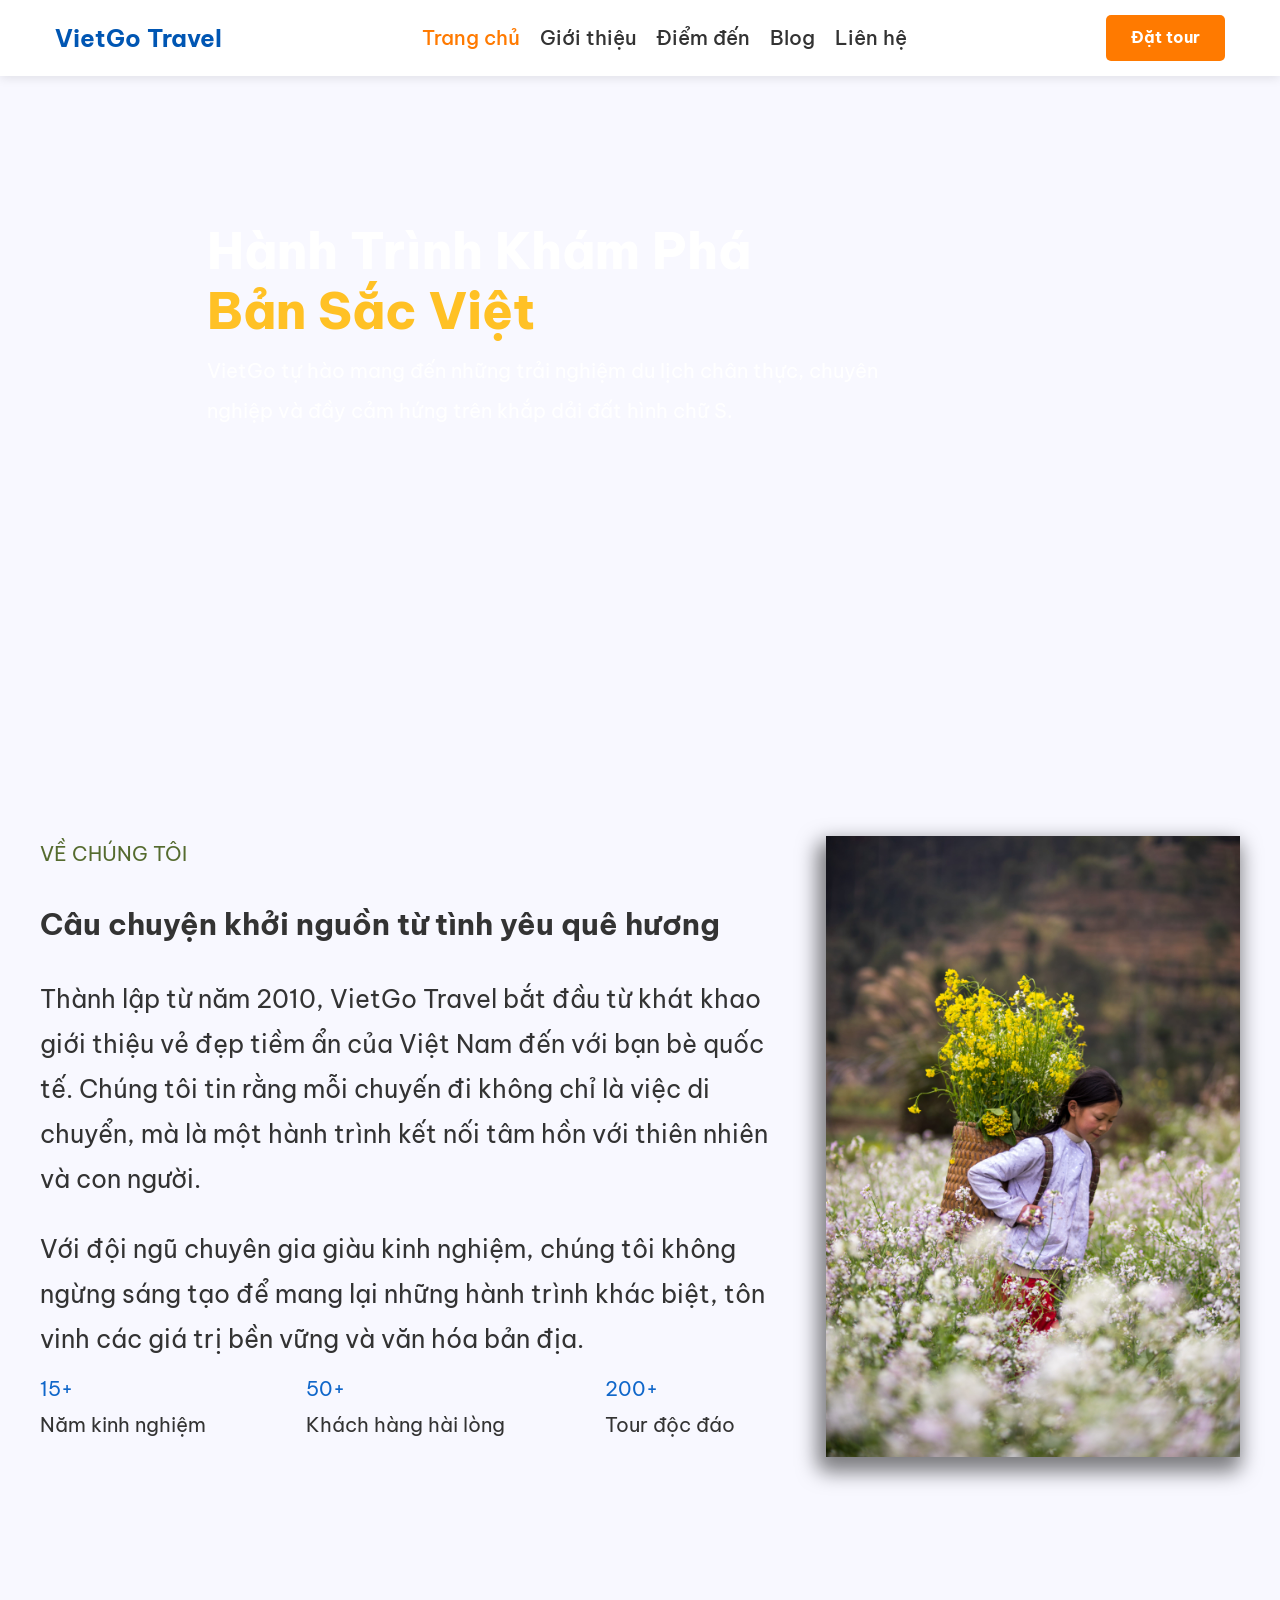
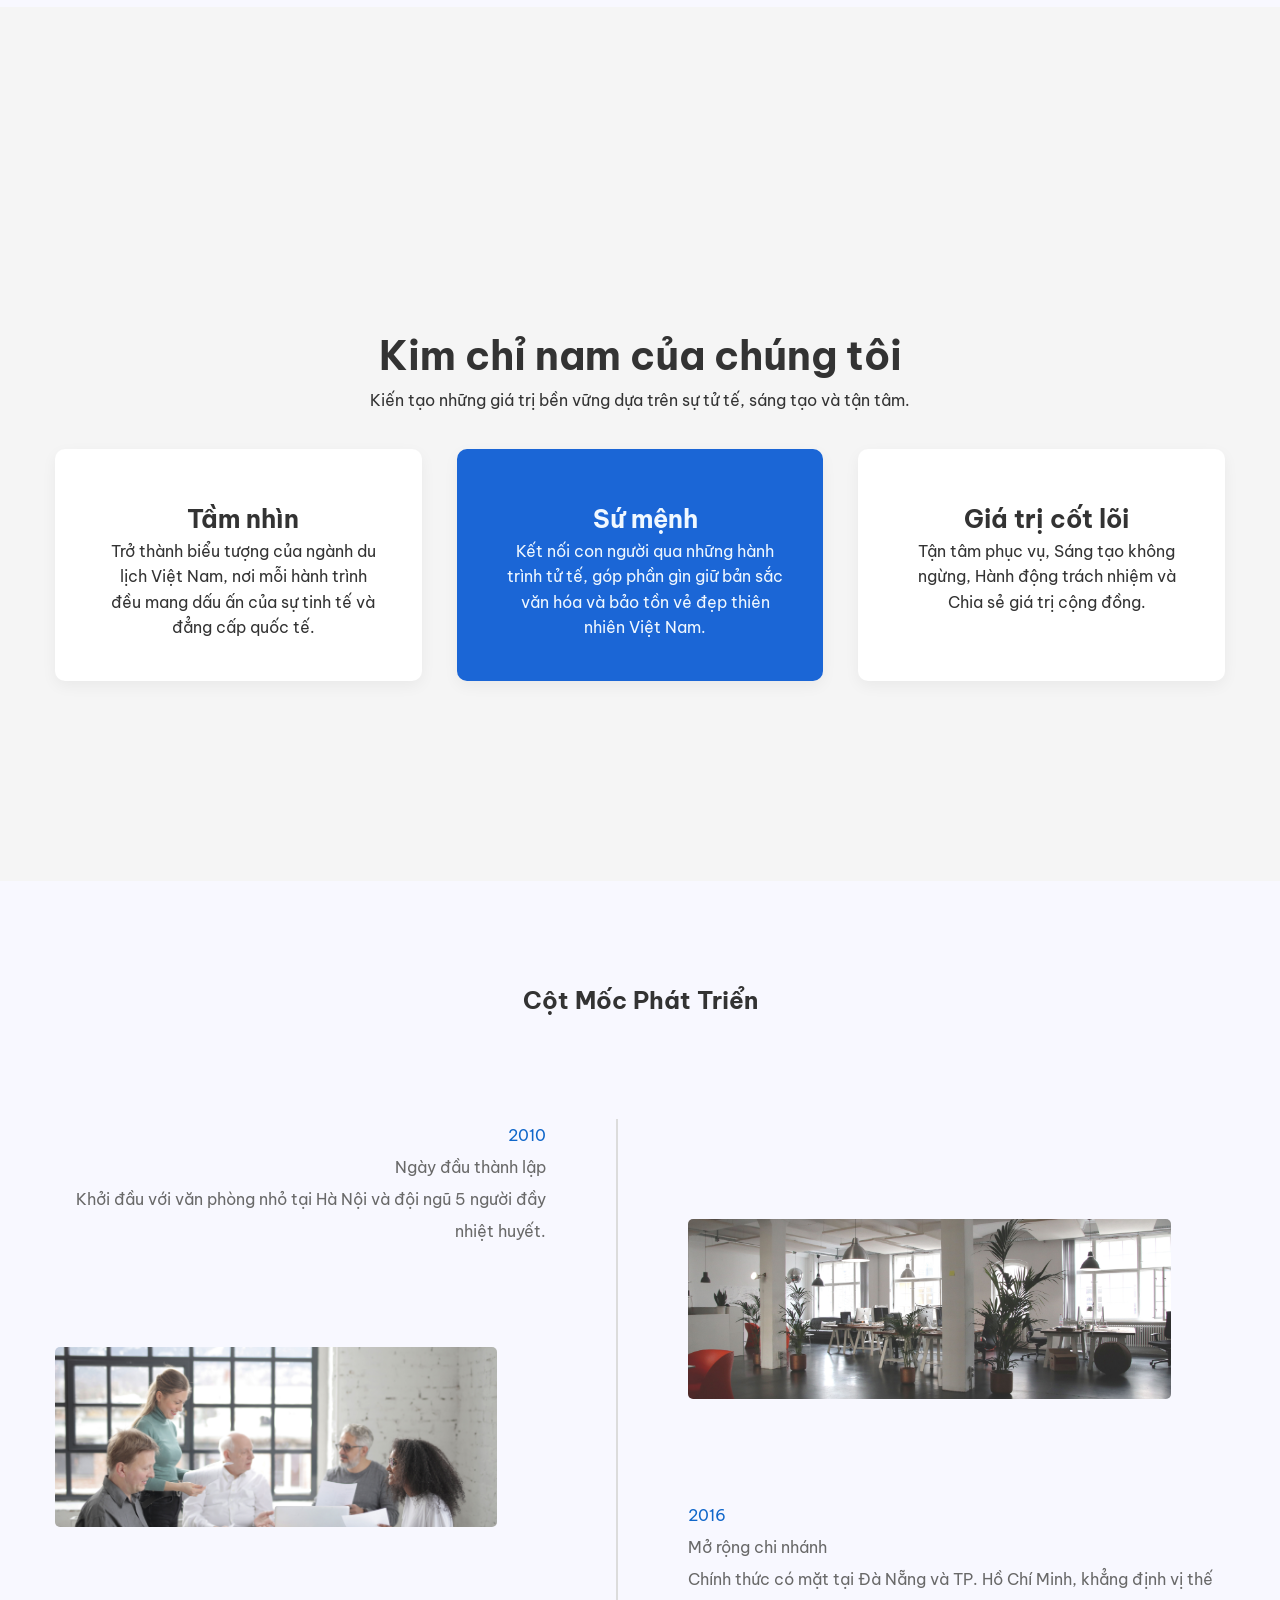
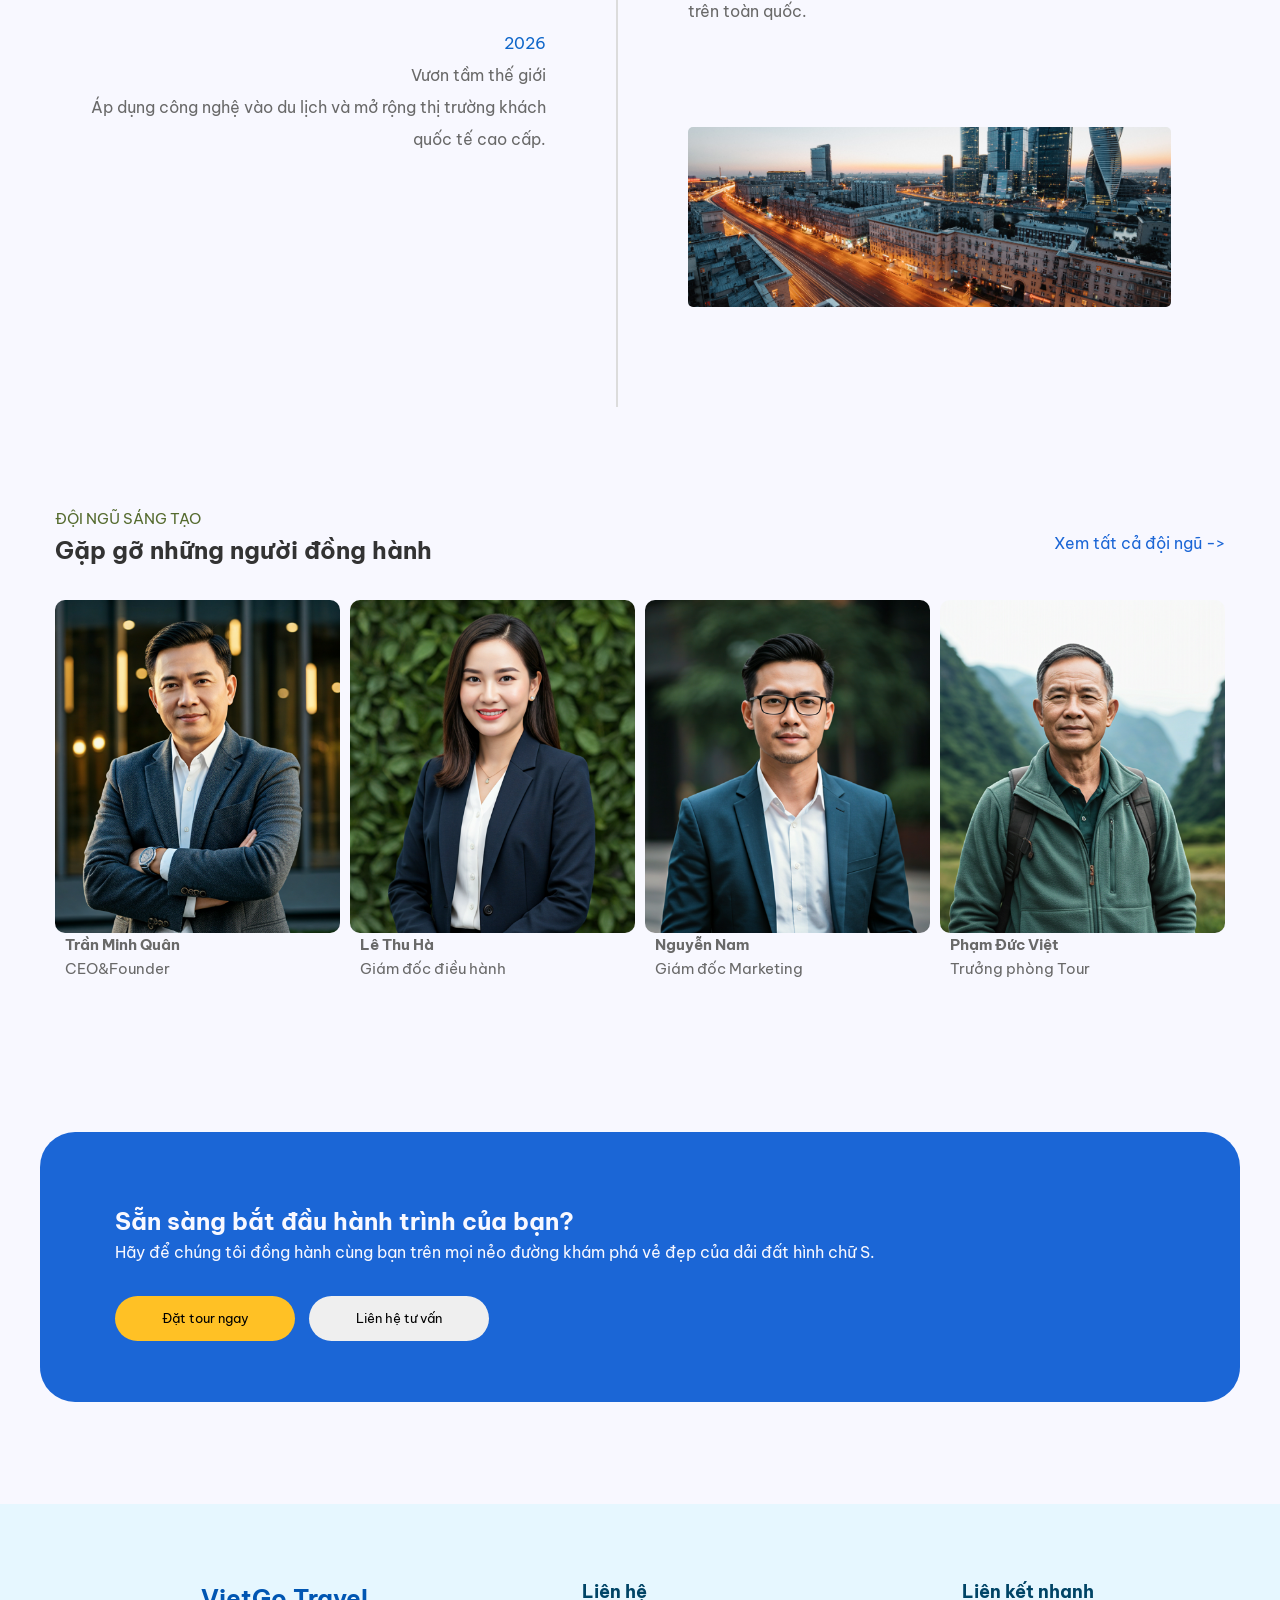
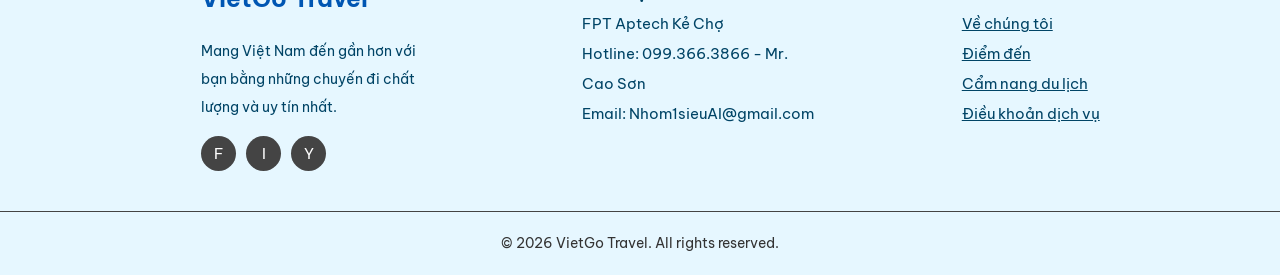
==== commit d9454e17: "Fix merge conflict" ====
--- a/about.html
+++ b/about.html
@@ -193,9 +193,9 @@
                 <div class="footer-item">
                 <h3>Liên hệ</h3>
                 <ul>
-                    <li>123 ABC Quận 1, TP.XYZ</li>
-                    <li>Hotline: 1900 1234</li>
-                    <li>Email: info@vietgotravel.com</li>
+                    <li>FPT Aptech Kẻ Chợ</li>
+                    <li>Hotline: 099.366.3866 - Mr. Cao Sơn</li>
+                    <li>Email: Nhom1sieuAI@gmail.com</li>
                 </ul>
                 </div>
                 <div class="footer-item">
--- a/css/about.css
+++ b/css/about.css
@@ -9,7 +9,7 @@
 }
 .banner {
     height: 60vh;
-    background: url('/imgs/banner4.jpg') center/cover;
+    background: url('../imgs/banner4.jpg') center/cover;
     display: flex;
     align-items: center;
     color: white
